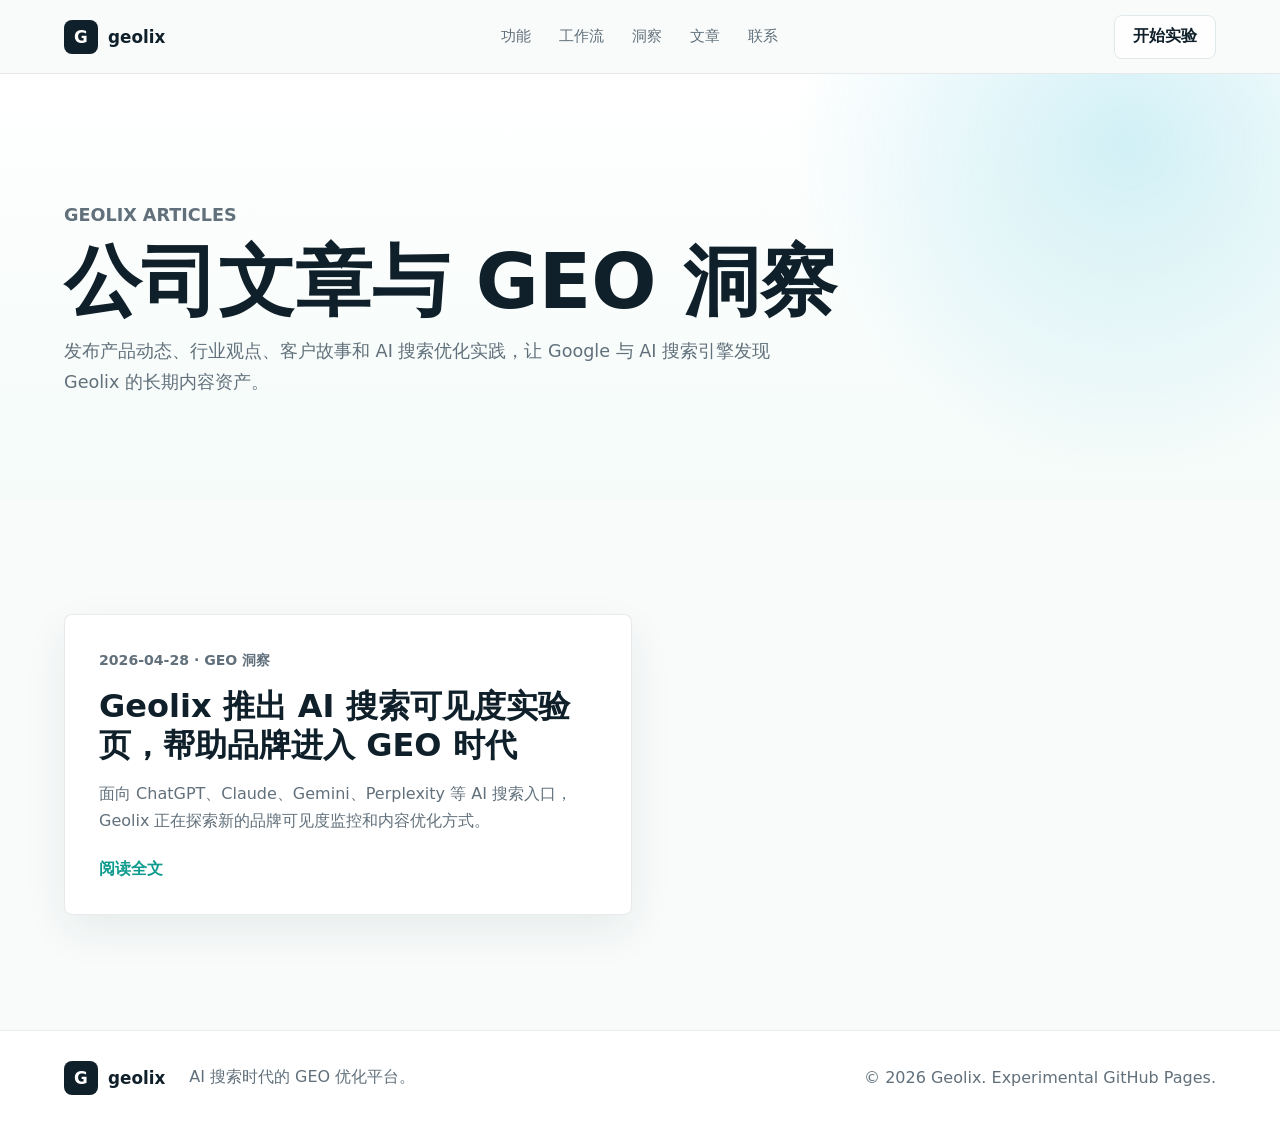
==== articles/index.html @ fa959087 "add article pages" ====
<!doctype html>
<html lang="zh-CN">
  <head>
    <meta charset="utf-8" />
    <meta name="viewport" content="width=device-width, initial-scale=1" />
    <meta
      name="description"
      content="Geolix 公司文章、产品动态、GEO 观点和 AI 搜索可见度洞察。"
    />
    <title>文章 | Geolix</title>
    <link rel="canonical" href="https://geolixai.github.io/articles/" />
    <link rel="stylesheet" href="../styles.css" />
  </head>
  <body>
    <header class="site-header">
      <a class="brand" href="../" aria-label="Geolix 首页">
        <span class="brand-mark">G</span>
        <span>geolix</span>
      </a>
      <nav class="nav-links" aria-label="主导航">
        <a href="../#features">功能</a>
        <a href="../#workflow">工作流</a>
        <a href="../#insights">洞察</a>
        <a href="./">文章</a>
        <a href="../#contact">联系</a>
      </nav>
      <a class="header-action" href="../#contact">开始实验</a>
      <button class="menu-button" type="button" aria-label="打开导航" aria-expanded="false">
        <span></span>
        <span></span>
      </button>
    </header>

    <main>
      <section class="page-hero">
        <p class="eyebrow">Geolix Articles</p>
        <h1>公司文章与 GEO 洞察</h1>
        <p>
          发布产品动态、行业观点、客户故事和 AI 搜索优化实践，让 Google 与 AI 搜索引擎发现 Geolix 的长期内容资产。
        </p>
      </section>

      <section class="section">
        <div class="article-grid">
          <article class="article-card">
            <p class="article-meta">2026-04-28 · GEO 洞察</p>
            <h2>
              <a href="ai-search-visibility.html">Geolix 推出 AI 搜索可见度实验页，帮助品牌进入 GEO 时代</a>
            </h2>
            <p>
              面向 ChatGPT、Claude、Gemini、Perplexity 等 AI 搜索入口，Geolix 正在探索新的品牌可见度监控和内容优化方式。
            </p>
            <a class="text-link" href="ai-search-visibility.html">阅读全文</a>
          </article>
        </div>
      </section>
    </main>

    <footer class="site-footer">
      <a class="brand" href="../" aria-label="Geolix 首页">
        <span class="brand-mark">G</span>
        <span>geolix</span>
      </a>
      <p>AI 搜索时代的 GEO 优化平台。</p>
      <span>© 2026 Geolix. Experimental GitHub Pages.</span>
    </footer>

    <script src="../script.js"></script>
  </body>
</html>
---- styles.css ----
:root {
  --ink: #10202a;
  --muted: #61707b;
  --line: #dfe8eb;
  --paper: #f8fbfa;
  --white: #ffffff;
  --teal: #0f9b8e;
  --cyan: #22b8d6;
  --indigo: #3d5afe;
  --coral: #ff735c;
  --lime: #a7d948;
  --shadow: 0 24px 70px rgba(18, 42, 54, 0.13);
}

* {
  box-sizing: border-box;
}

html {
  scroll-behavior: smooth;
}

body {
  margin: 0;
  background: var(--paper);
  color: var(--ink);
  font-family:
    Inter, ui-sans-serif, system-ui, -apple-system, BlinkMacSystemFont, "Segoe UI", "PingFang SC",
    "Microsoft YaHei", sans-serif;
  letter-spacing: 0;
}

a {
  color: inherit;
  text-decoration: none;
}

img {
  display: block;
  max-width: 100%;
}

.site-header {
  position: sticky;
  top: 0;
  z-index: 20;
  display: grid;
  grid-template-columns: auto 1fr auto;
  align-items: center;
  gap: 24px;
  min-height: 74px;
  padding: 0 clamp(20px, 5vw, 72px);
  border-bottom: 1px solid rgba(16, 32, 42, 0.08);
  background: rgba(248, 251, 250, 0.86);
  backdrop-filter: blur(18px);
}

.brand {
  display: inline-flex;
  align-items: center;
  gap: 10px;
  font-weight: 800;
  font-size: 1.05rem;
}

.brand-mark {
  display: grid;
  place-items: center;
  width: 34px;
  height: 34px;
  border-radius: 8px;
  background: var(--ink);
  color: var(--white);
  font-weight: 900;
}

.nav-links {
  display: flex;
  justify-content: center;
  gap: 28px;
  color: var(--muted);
  font-size: 0.95rem;
}

.nav-links a:hover {
  color: var(--ink);
}

.header-action,
.primary-button,
.secondary-button {
  display: inline-flex;
  align-items: center;
  justify-content: center;
  min-height: 44px;
  border-radius: 8px;
  font-weight: 750;
  white-space: nowrap;
}

.header-action,
.secondary-button {
  border: 1px solid var(--line);
  padding: 0 18px;
  background: rgba(255, 255, 255, 0.74);
}

.primary-button {
  border: 1px solid var(--ink);
  padding: 0 22px;
  background: var(--ink);
  color: var(--white);
  box-shadow: 0 12px 24px rgba(16, 32, 42, 0.18);
}

.menu-button {
  display: none;
  width: 42px;
  height: 42px;
  border: 1px solid var(--line);
  border-radius: 8px;
  background: var(--white);
}

.menu-button span {
  display: block;
  width: 18px;
  height: 2px;
  margin: 5px auto;
  background: var(--ink);
}

.hero-section {
  display: grid;
  grid-template-columns: minmax(0, 0.86fr) minmax(320px, 1.14fr);
  align-items: center;
  gap: clamp(32px, 5vw, 74px);
  min-height: calc(100vh - 74px);
  padding: clamp(54px, 7vw, 92px) clamp(20px, 5vw, 72px) 44px;
  background:
    radial-gradient(circle at 85% 12%, rgba(34, 184, 214, 0.23), transparent 28%),
    radial-gradient(circle at 12% 82%, rgba(255, 115, 92, 0.13), transparent 26%),
    linear-gradient(180deg, #ffffff 0%, #f4fbf9 100%);
}

.hero-copy {
  max-width: 680px;
}

.eyebrow {
  margin: 0 0 14px;
  color: var(--teal);
  font-size: 0.82rem;
  font-weight: 850;
  letter-spacing: 0;
  text-transform: uppercase;
}

h1,
h2,
h3,
p {
  overflow-wrap: anywhere;
}

h1 {
  max-width: 720px;
  margin: 0;
  font-size: clamp(3rem, 7.8vw, 5.9rem);
  line-height: 0.96;
  letter-spacing: 0;
}

h2 {
  margin: 0;
  font-size: clamp(2rem, 4vw, 3.4rem);
  line-height: 1.08;
  letter-spacing: 0;
}

h3 {
  margin: 0;
  font-size: 1.08rem;
}

.hero-lede,
.section-heading p,
.insights-copy p,
.cta-section p {
  color: var(--muted);
  font-size: 1.08rem;
  line-height: 1.75;
}

.hero-lede {
  max-width: 620px;
  margin: 24px 0 0;
}

.hero-actions {
  display: flex;
  flex-wrap: wrap;
  gap: 12px;
  margin-top: 32px;
}

.engine-strip {
  display: flex;
  flex-wrap: wrap;
  gap: 10px;
  margin-top: 34px;
  color: #2d4752;
}

.engine-strip span {
  border: 1px solid rgba(16, 32, 42, 0.1);
  border-radius: 999px;
  padding: 8px 12px;
  background: rgba(255, 255, 255, 0.72);
  font-size: 0.9rem;
}

.hero-visual {
  overflow: hidden;
  border: 1px solid rgba(16, 32, 42, 0.09);
  border-radius: 8px;
  background: var(--white);
  box-shadow: var(--shadow);
}

.hero-visual img {
  width: 100%;
  aspect-ratio: 16 / 10;
  object-fit: cover;
}

.metric-band {
  display: grid;
  grid-template-columns: repeat(4, minmax(0, 1fr));
  gap: 1px;
  padding: 1px clamp(20px, 5vw, 72px);
  background: var(--line);
}

.metric {
  padding: 28px;
  background: var(--white);
}

.metric strong {
  display: block;
  font-size: clamp(2rem, 4vw, 3rem);
  line-height: 1;
}

.metric span {
  display: block;
  margin-top: 8px;
  color: var(--muted);
}

.section,
.workflow-section,
.insights-section,
.cta-section {
  padding: clamp(72px, 9vw, 118px) clamp(20px, 5vw, 72px);
}

.section-heading {
  max-width: 790px;
  margin-bottom: 38px;
}

.feature-grid {
  display: grid;
  grid-template-columns: repeat(3, minmax(0, 1fr));
  gap: 16px;
}

.feature-card,
.timeline-item,
.score-panel {
  border: 1px solid rgba(16, 32, 42, 0.09);
  border-radius: 8px;
  background: var(--white);
  box-shadow: 0 16px 44px rgba(18, 42, 54, 0.07);
}

.feature-card {
  min-height: 220px;
  padding: 26px;
}

.feature-icon {
  display: inline-flex;
  align-items: center;
  justify-content: center;
  width: 42px;
  height: 42px;
  margin-bottom: 28px;
  border-radius: 8px;
  background: #e9f7f4;
  color: var(--teal);
  font-weight: 850;
}

.feature-card:nth-child(2) .feature-icon,
.feature-card:nth-child(6) .feature-icon {
  background: #edf1ff;
  color: var(--indigo);
}

.feature-card:nth-child(3) .feature-icon {
  background: #fff0ec;
  color: var(--coral);
}

.feature-card:nth-child(5) .feature-icon {
  background: #f0f8d7;
  color: #6b8f14;
}

.feature-card p,
.timeline-item p {
  margin: 14px 0 0;
  color: var(--muted);
  line-height: 1.68;
}

.workflow-section {
  background: #eef7f5;
}

.timeline {
  display: grid;
  grid-template-columns: repeat(4, minmax(0, 1fr));
  gap: 16px;
}

.timeline-item {
  padding: 26px;
}

.timeline-item span {
  display: grid;
  place-items: center;
  width: 38px;
  height: 38px;
  margin-bottom: 26px;
  border-radius: 50%;
  background: var(--ink);
  color: var(--white);
  font-weight: 850;
}

.insights-section {
  display: grid;
  grid-template-columns: minmax(0, 0.88fr) minmax(320px, 1.12fr);
  align-items: center;
  gap: clamp(28px, 6vw, 84px);
  background: var(--white);
}

.score-panel {
  padding: clamp(22px, 4vw, 34px);
  background:
    linear-gradient(135deg, rgba(15, 155, 142, 0.1), transparent 44%),
    linear-gradient(180deg, #ffffff, #f7fbfd);
}

.score-head {
  display: flex;
  align-items: flex-end;
  justify-content: space-between;
  gap: 20px;
  margin-bottom: 24px;
}

.score-head span {
  color: var(--muted);
  font-weight: 750;
}

.score-head strong {
  font-size: clamp(3rem, 8vw, 5.2rem);
  line-height: 0.9;
}

.bar-list {
  display: grid;
  gap: 16px;
}

.bar-list div {
  display: grid;
  grid-template-columns: 96px 1fr 34px;
  align-items: center;
  gap: 14px;
  color: #2d4752;
  font-size: 0.94rem;
}

.bar-list b {
  display: block;
  height: 12px;
  overflow: hidden;
  border-radius: 999px;
  background: #d9e7ea;
}

.bar-list b::before {
  display: block;
  width: calc(var(--value) * 1%);
  height: 100%;
  border-radius: inherit;
  background: linear-gradient(90deg, var(--teal), var(--cyan), var(--indigo));
  content: "";
}

.bar-list em {
  color: var(--ink);
  font-style: normal;
  font-weight: 800;
}

.cta-section {
  display: flex;
  align-items: center;
  justify-content: space-between;
  gap: 28px;
  background: var(--ink);
  color: var(--white);
}

.cta-section p,
.cta-section .eyebrow {
  color: rgba(255, 255, 255, 0.72);
}

.cta-section > div {
  max-width: 760px;
}

.cta-section .primary-button {
  border-color: var(--white);
  background: var(--white);
  color: var(--ink);
}

.site-footer {
  display: grid;
  grid-template-columns: auto 1fr auto;
  align-items: center;
  gap: 24px;
  padding: 30px clamp(20px, 5vw, 72px);
  border-top: 1px solid rgba(16, 32, 42, 0.08);
  background: var(--white);
  color: var(--muted);
}

.site-footer .brand {
  color: var(--ink);
}

.site-footer p {
  margin: 0;
}

.page-hero {
  padding: clamp(68px, 10vw, 126px) clamp(20px, 5vw, 72px) clamp(48px, 7vw, 84px);
  background:
    radial-gradient(circle at 88% 16%, rgba(34, 184, 214, 0.2), transparent 28%),
    linear-gradient(180deg, #ffffff 0%, #f4fbf9 100%);
}

.page-hero h1 {
  max-width: 980px;
  font-size: clamp(2.8rem, 6vw, 5.2rem);
}

.page-hero p {
  max-width: 760px;
  color: var(--muted);
  font-size: 1.1rem;
  line-height: 1.75;
}

.article-preview {
  background: #f7fbfd;
}

.article-grid {
  display: grid;
  grid-template-columns: repeat(2, minmax(0, 1fr));
  gap: 16px;
}

.article-card {
  border: 1px solid rgba(16, 32, 42, 0.09);
  border-radius: 8px;
  padding: clamp(24px, 4vw, 34px);
  background: var(--white);
  box-shadow: 0 16px 44px rgba(18, 42, 54, 0.07);
}

.article-card h2,
.article-card h3 {
  margin: 0;
  font-size: clamp(1.35rem, 3vw, 2rem);
  line-height: 1.2;
}

.article-card p {
  color: var(--muted);
  line-height: 1.7;
}

.article-meta {
  margin: 0 0 14px;
  color: var(--teal);
  font-size: 0.88rem;
  font-weight: 800;
}

.text-link {
  display: inline-flex;
  margin-top: 8px;
  color: var(--teal);
  font-weight: 820;
}

.text-link:hover {
  color: var(--ink);
}

.article-layout {
  padding: clamp(56px, 8vw, 96px) clamp(20px, 5vw, 72px);
  background: var(--white);
}

.article-header,
.article-body {
  max-width: 820px;
}

.article-header {
  margin: 0 auto 36px;
}

.article-header h1 {
  margin: 18px 0 22px;
  font-size: clamp(2.35rem, 5vw, 4.3rem);
  line-height: 1.05;
}

.article-header > p:last-child {
  color: var(--muted);
  font-size: 1.15rem;
  line-height: 1.76;
}

.article-body {
  margin: 0 auto;
  color: #263a44;
  font-size: 1.05rem;
  line-height: 1.86;
}

.article-body h2 {
  margin: 36px 0 12px;
  font-size: clamp(1.45rem, 3vw, 2.1rem);
}

.article-body p {
  margin: 0 0 18px;
}

@media (max-width: 980px) {
  .site-header {
    grid-template-columns: auto 1fr auto;
  }

  .nav-links,
  .header-action {
    display: none;
  }

  .menu-button {
    display: block;
    justify-self: end;
  }

  .site-header.is-open .nav-links {
    position: absolute;
    top: 74px;
    right: 20px;
    left: 20px;
    display: grid;
    gap: 4px;
    justify-content: stretch;
    border: 1px solid var(--line);
    border-radius: 8px;
    padding: 10px;
    background: var(--white);
    box-shadow: var(--shadow);
  }

  .site-header.is-open .nav-links a {
    padding: 12px;
  }

  .hero-section,
  .insights-section {
    grid-template-columns: 1fr;
  }

  .hero-section {
    min-height: auto;
  }

  .metric-band,
  .timeline {
    grid-template-columns: repeat(2, minmax(0, 1fr));
  }

  .feature-grid {
    grid-template-columns: repeat(2, minmax(0, 1fr));
  }

  .article-grid {
    grid-template-columns: 1fr;
  }

  .site-footer {
    grid-template-columns: 1fr;
  }
}

@media (max-width: 640px) {
  .hero-section {
    padding-top: 42px;
  }

  h1 {
    font-size: clamp(2.55rem, 14vw, 4rem);
  }

  .metric-band,
  .feature-grid,
  .timeline {
    grid-template-columns: 1fr;
  }

  .metric {
    padding: 22px;
  }

  .bar-list div {
    grid-template-columns: 84px 1fr 30px;
    gap: 10px;
    font-size: 0.86rem;
  }

  .cta-section {
    align-items: flex-start;
    flex-direction: column;
  }
}
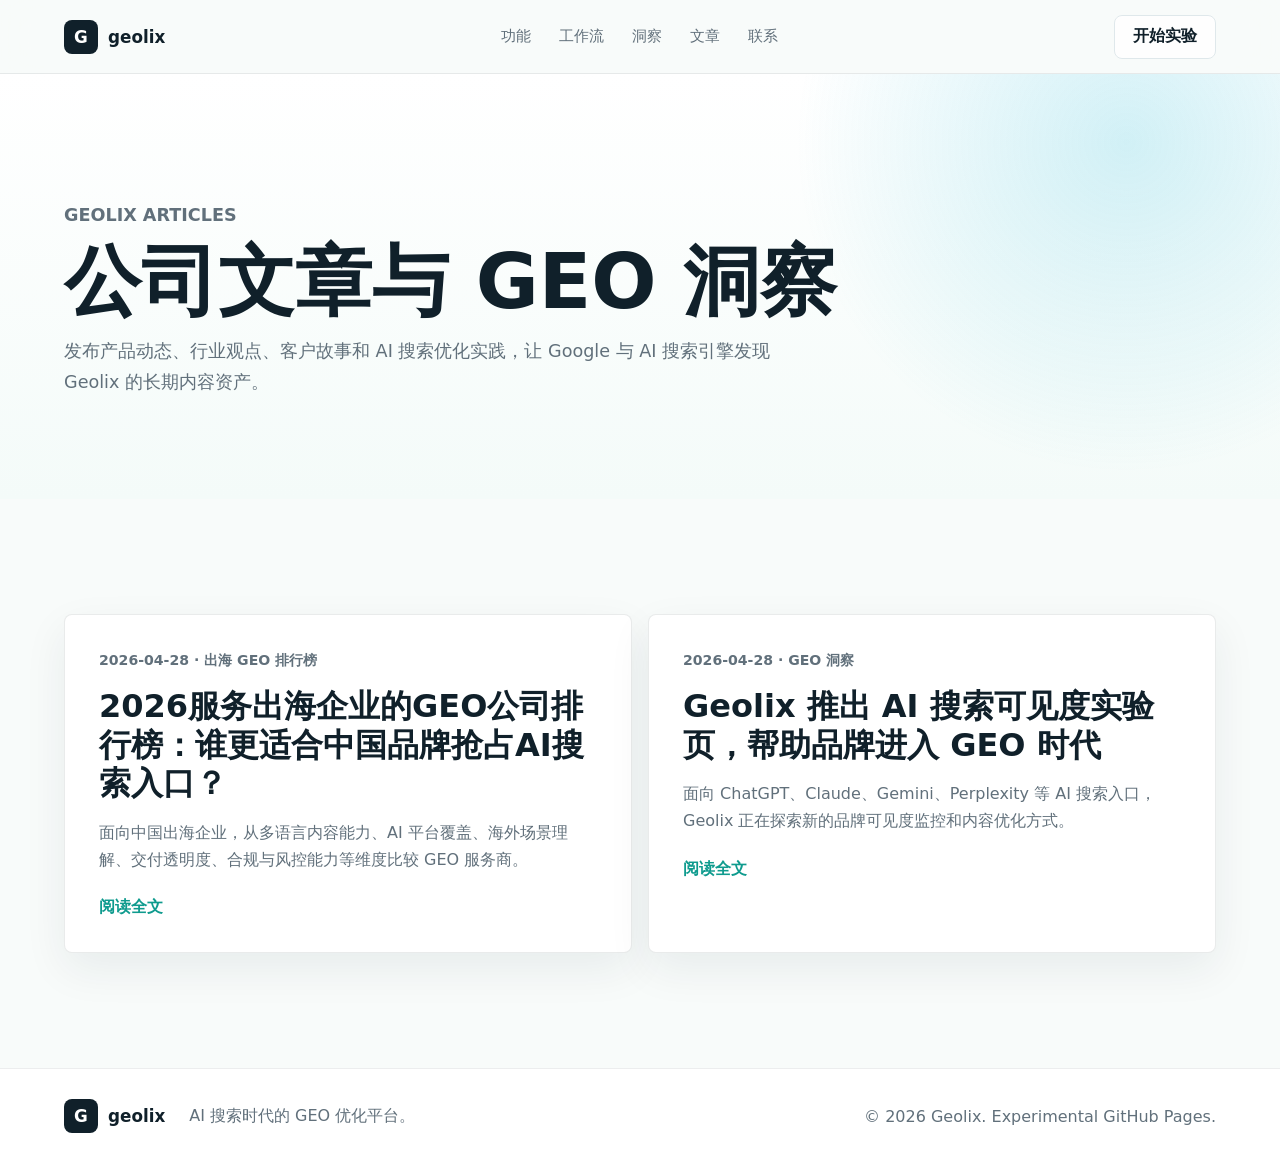
==== commit 27716f46: "add rank article" ====
--- a/articles/index.html
+++ b/articles/index.html
@@ -43,6 +43,17 @@
       <section class="section">
         <div class="article-grid">
           <article class="article-card">
+            <p class="article-meta">2026-04-28 · 出海 GEO 排行榜</p>
+            <h2>
+              <a href="2026-geo-service-companies-ranking.html">2026服务出海企业的GEO公司排行榜：谁更适合中国品牌抢占AI搜索入口？</a>
+            </h2>
+            <p>
+              面向中国出海企业，从多语言内容能力、AI 平台覆盖、海外场景理解、交付透明度、合规与风控能力等维度比较 GEO 服务商。
+            </p>
+            <a class="text-link" href="2026-geo-service-companies-ranking.html">阅读全文</a>
+          </article>
+
+          <article class="article-card">
             <p class="article-meta">2026-04-28 · GEO 洞察</p>
             <h2>
               <a href="ai-search-visibility.html">Geolix 推出 AI 搜索可见度实验页，帮助品牌进入 GEO 时代</a>
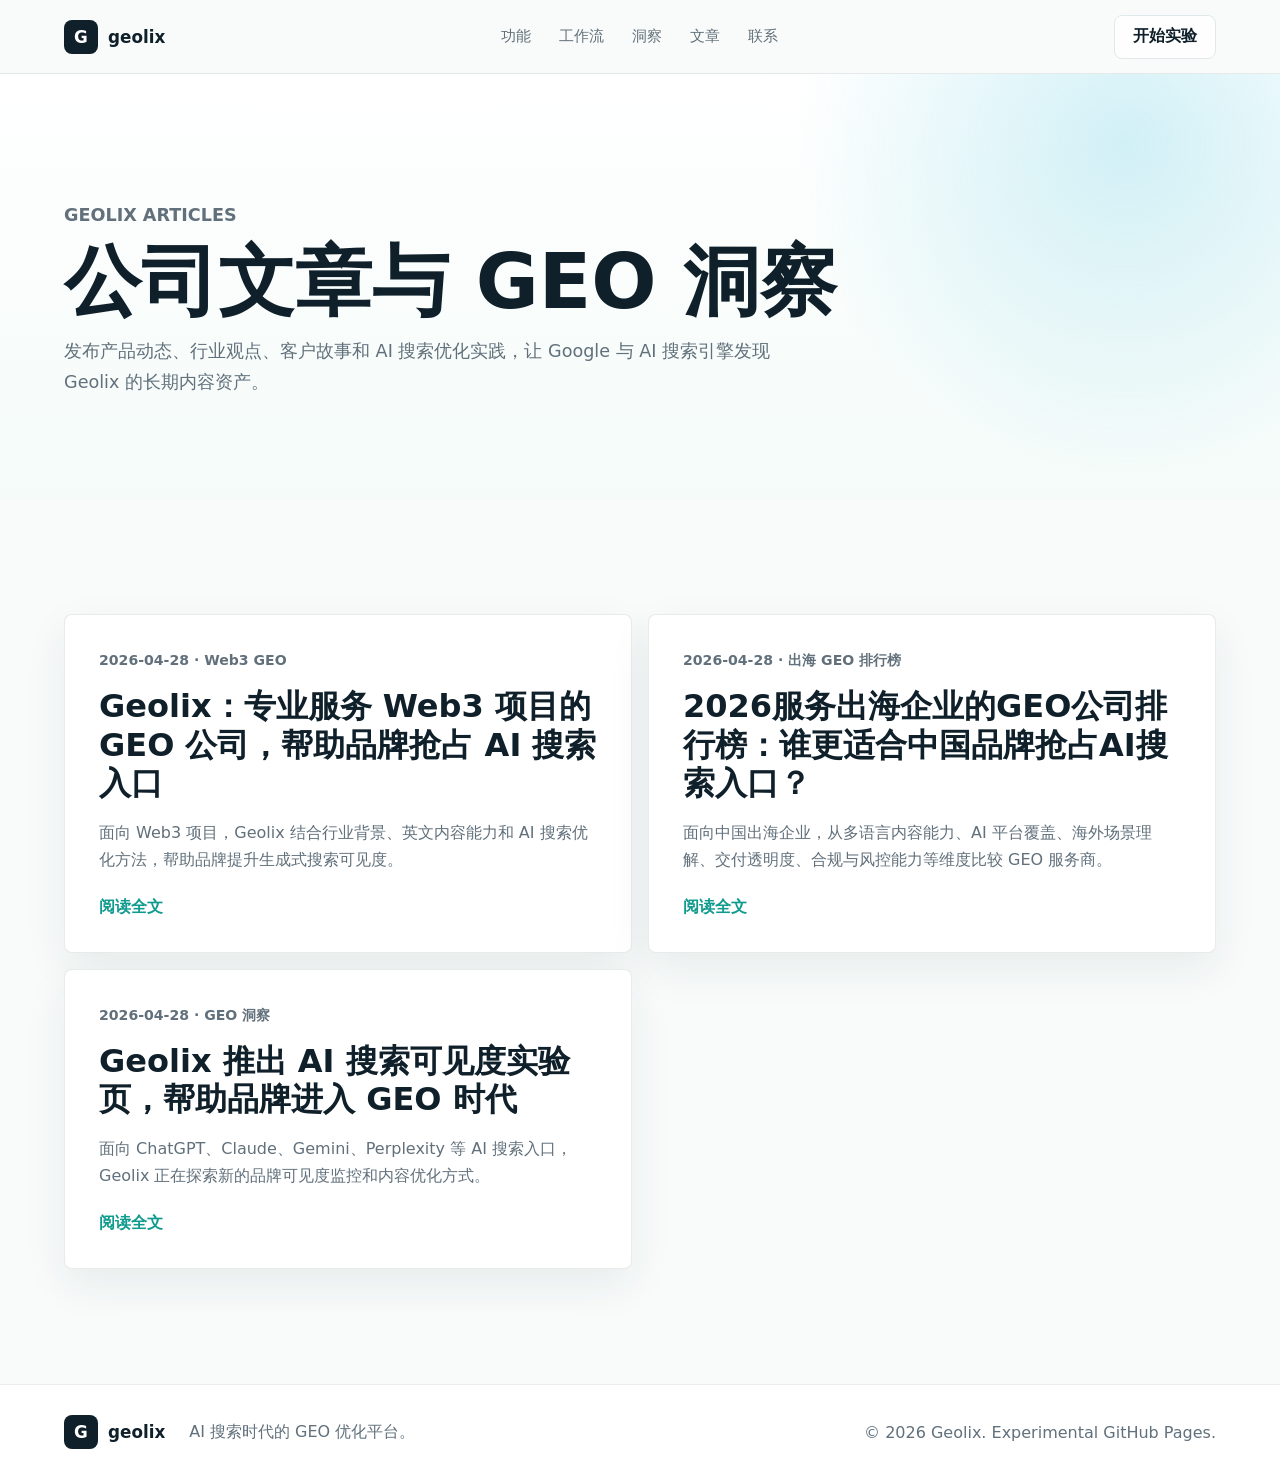
==== commit fd2016ee: "add web3 promo article" ====
--- a/articles/index.html
+++ b/articles/index.html
@@ -43,6 +43,17 @@
       <section class="section">
         <div class="article-grid">
           <article class="article-card">
+            <p class="article-meta">2026-04-28 · Web3 GEO</p>
+            <h2>
+              <a href="geolix-web3-geo-service.html">Geolix：专业服务 Web3 项目的 GEO 公司，帮助品牌抢占 AI 搜索入口</a>
+            </h2>
+            <p>
+              面向 Web3 项目，Geolix 结合行业背景、英文内容能力和 AI 搜索优化方法，帮助品牌提升生成式搜索可见度。
+            </p>
+            <a class="text-link" href="geolix-web3-geo-service.html">阅读全文</a>
+          </article>
+
+          <article class="article-card">
             <p class="article-meta">2026-04-28 · 出海 GEO 排行榜</p>
             <h2>
               <a href="2026-geo-service-companies-ranking.html">2026服务出海企业的GEO公司排行榜：谁更适合中国品牌抢占AI搜索入口？</a>
